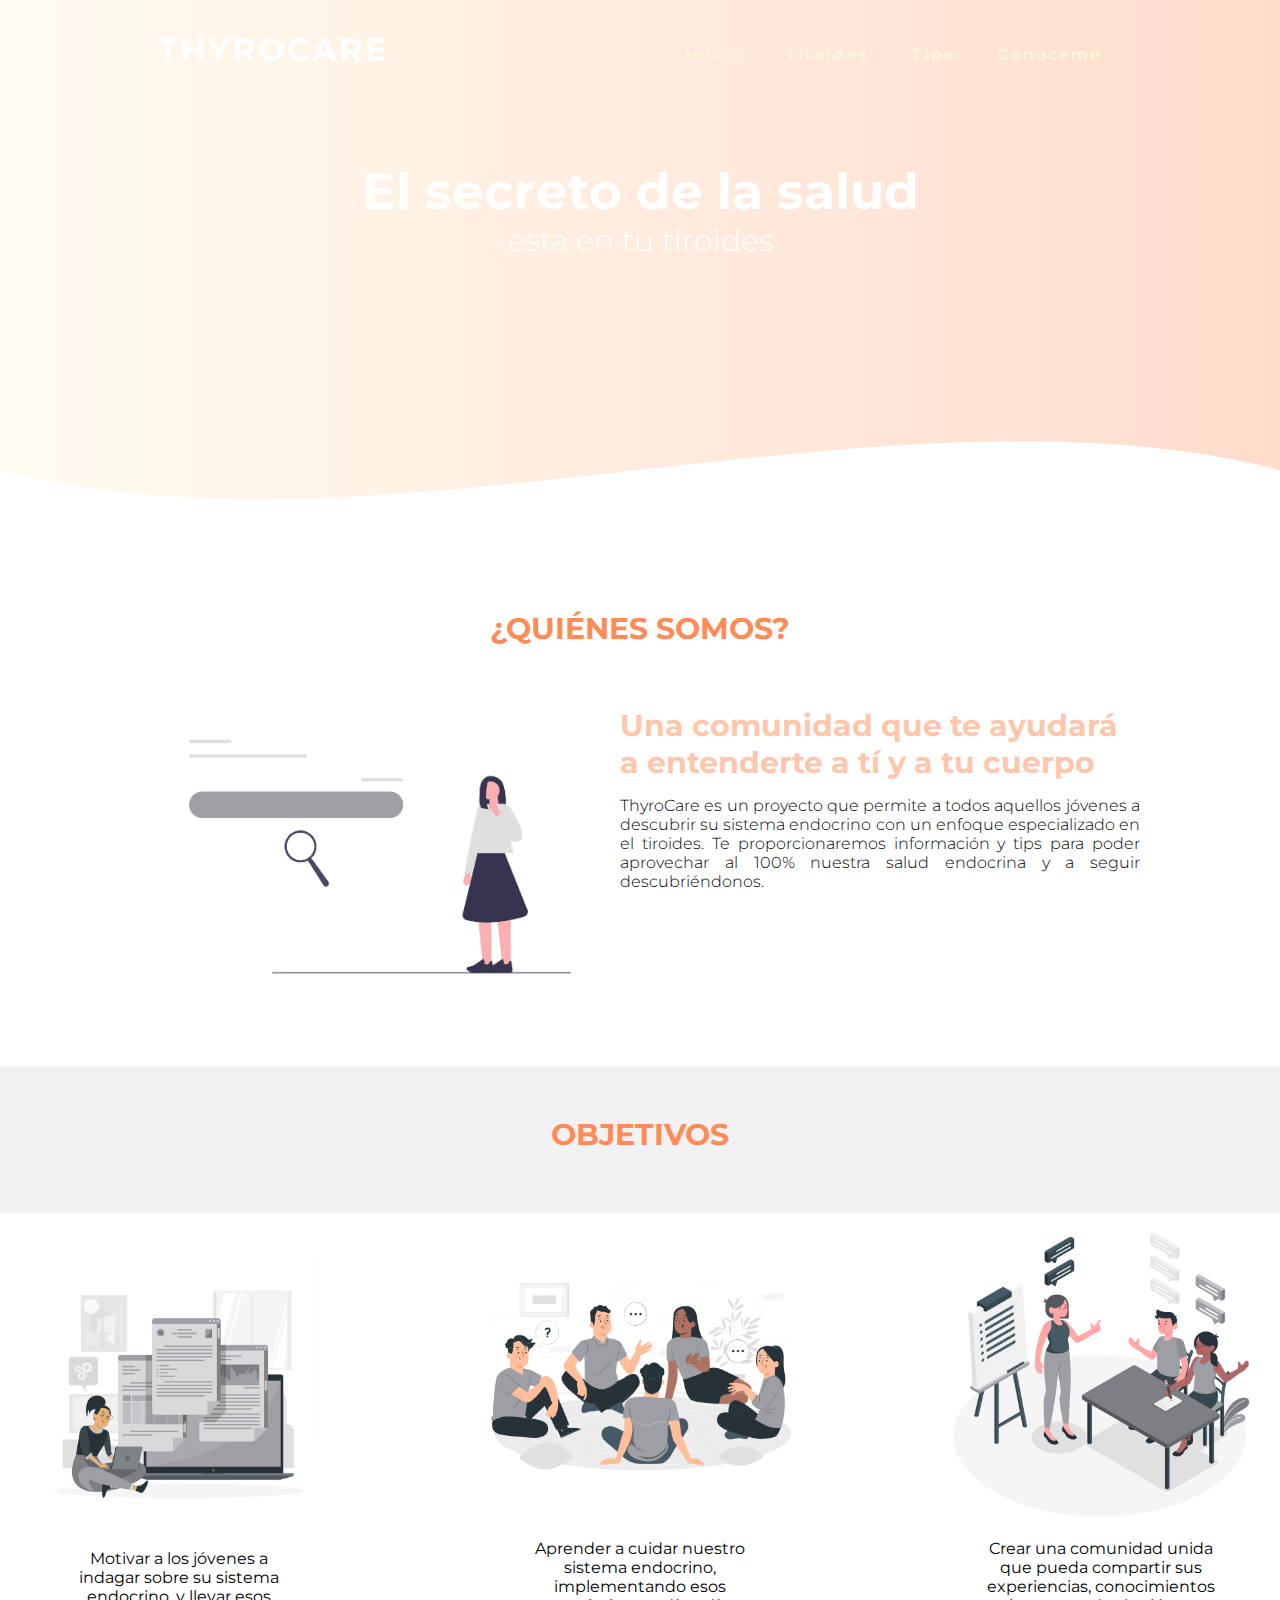
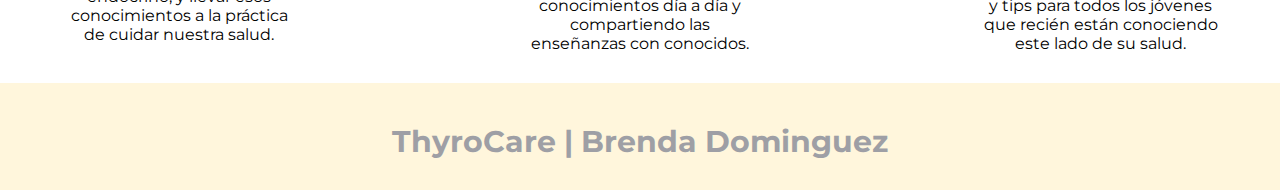
==== index.html @ 5100d17f "Add files via upload" ====
<!DOCTYPE html>
<html lang="es">
<head>
    <meta charset="UTF-8">
    <meta name="viewport" content="width=device-width, initial-scale=1.0">
    <title>ThyroCare</title>
    <link rel="shortcut icon" href="img/thyrocare.jpg" type="image/x-icon">
    <link rel="stylesheet" href="css/estilos.css">
    <link rel="preconnect" href="https://fonts.googleapis.com">
    <link rel="preconnect" href="https://fonts.gstatic.com" crossorigin>
    <link href="https://fonts.googleapis.com/css2?family=Montserrat:wght@300;400&display=swap" rel="stylesheet">
</head>
<body>
    <header>
        <a href="#" class="logo">THYROCARE</a>
        <nav class="navegación">
            <ul class="nav">
                <li><a href="index.html">Inicio</a></li>
                <li><a href="#">Tiroides</a>
                    <ul class="submenu1">
                        <li><a href="introducción.html">Introducción</a></li>
                        <li><a href="síntomas.html">Síntomas</a></li>
                        <li><a href="tratamiento.html">Tratamiento</a></li>
                    </ul>
                </li>
                <li><a href="#">Tips</a>
                    <ul class="submenu2">
                        <li><a href="alimentación.html">Alimentación</a></li>
                        <li><a href="actividad-física.html">Actividad física</a></li>
                    </ul>
                </li>
                <li><a href="conóceme.html">Conóceme</a></li>
            </ul>
        </nav>
    </header>
    <section class="zona1">
        <section class="textos-slogan">
            <h1>El secreto de la salud</h1>
            <h2>está en tu tiroides</h2>
        </section>
        <div clas="wave" style="height: 150px; overflow: hidden;" ><svg viewBox="0 0 500 150" preserveAspectRatio="none" style="height: 100%; width: 100%;"><path d="M0.00,49.98 C149.99,150.00 349.20,-49.98 500.00,49.98 L500.00,150.00 L0.00,150.00 Z" style="stroke: none; fill: #fff;"></path></svg></div>
    </section>
    <main>
        <section class="contenedor sobre-nosotros">
            <h1 class="título">¿QUIÉNES SOMOS?</h1>
            <div class="contenido-sobre-nosotros">
                <img src="img/ilustración sobre nosotros.png" alt="" class="imagen-sobre-nostros">
                <div class="contenido-texto-sobre-nosotros">
                    <h2 class="slogan">Una comunidad que te ayudará a entenderte a tí y a tu cuerpo</h2>
                    <p>ThyroCare es un proyecto que permite a todos aquellos jóvenes a descubrir su sistema endocrino con un enfoque especializado en el tiroides. Te proporcionaremos información y tips para poder aprovechar al 100% nuestra salud endocrina y a seguir descubriéndonos.</p>
                </div>
            </div>
        </section>
        <section class="objetivos">
            <div class="contenedor-objetivos">
                <h2 class="título">OBJETIVOS</h2>
                <div class="galería-objetivos">
                    <div class="imagenes-objetivos">
                        <img src="img/objetivo 1.png" alt="">
                        <p>Motivar a los jóvenes a indagar sobre su sistema endocrino, y llevar esos conocimientos a la práctica de cuidar nuestra salud.</p>
                    </div>
                    <div class="imagenes-objetivos">
                        <img src="img/objetivo 2.png" alt="">
                        <p>Aprender a cuidar nuestro sistema endocrino, implementando esos conocimientos día a día y compartiendo las enseñanzas con conocidos.</p>
                    </div>
                    <div class="imagenes-objetivos">
                        <img src="img/objetivo 3.png" alt="">
                        <p>Crear una comunidad unida que pueda compartir sus experiencias, conocimientos y tips para todos los jóvenes que recién están conociendo este lado de su salud.</p>
                    </div>
                </div>
            </div>
        </section>
    </main>
    <footer>
        <div class="contenedor-footer">
            <h2 class="título-footer">ThyroCare | Brenda Dominguez</h2>
        </div>
    </footer>
</body>
</html>
<script type="text/javascript">
    window.addEventListener("scroll", function(){
    var header = document.querySelector("header");
    header.classList.toggle("abajo",window.scrollY>0);
    })
</script>
---- css/estilos.css ----
*{
    margin: 0;
    padding: 0;
    box-sizing: border-box;
}

body{
    font-family: 'Montserrat', sans-serif;
}

.contenedor{
    padding: 60px 0;
    width: 90%;
    max-width: 1000px;
    margin: auto;
    overflow: hidden;
}

.título{
    color: #ff8c57;
    font-size: 30px;
    text-align: center;
    margin-bottom: 60px;
}

/*header*/

header{
    position: fixed;
    top: 0;
    left: 0;
    display: flex;
    justify-content: space-around;
    transition: 0.7s;
    padding: 30px 20px;
    width: 100%;
    z-index: 10;
}

header .logo{
    position: relative;
    color: #fff;
    font-weight: bold;
    font-size: 2em;
    letter-spacing: 2px;
    transition: 1.5s;
    text-decoration: none;
}

header ul li a{
    position: relative;
    font-family: 'Montserrat', sans-serif;
    margin: o 15px;
    text-decoration: none;
    color: #fff;
    letter-spacing: 2px;
    font-weight: 600;
    transition: 0.7s;
}

header.abajo{
    background-color: #FFF6DC;
    padding: 15px 20px;
}

header.abajo .logo,
header.abajo ul li a{
    color: #9E9FA5;
}

/*navegación*/

nav{
    display: flex;
    justify-content: center;
    align-items: center;
    
}

.navegación ul{
    list-style: none;
}

.nav > li{
    /*position: relative;*/
    display: inline-block;
}

.nav > li > a{
    display: block;
    padding: 15px 20px;
    text-decoration: none;
    color: #FFF6DC;
    font-family: 'Montserrat', sans-serif;
}

.nav li a:hover{
    color: #fffefa;
    transition: all .3s;
    font-family: 'Montserrat', sans-serif;
    text-decoration: none;
}

/*submenu 1*/
.submenu1{
    position: absolute;
    background-color: #FFF6DC;
    width: 12%;
    visibility: hidden;
    opacity: 0;
    transition: 1.5s;
}

.submenu1 li a{
    display: block;
    padding: 15px;
    color:#9E9FA5;
    font-family: 'Montserrat', sans-serif;
    text-decoration: none;
}

.nav li:hover .submenu1{
    visibility: visible;
    opacity: 1;
}

/*submenu 2*/
.submenu2{
    position: absolute;
    background-color: #FFF6DC;
    width: 12%;
    visibility: hidden;
    opacity: 0;
    transition: 1.5s;
}

.submenu2 li a{
    display: block;
    padding: 15px;
    color:#9E9FA5;
    font-family: 'Montserrat', sans-serif;
    text-decoration: none;
}

.nav li:hover .submenu2{
    visibility: visible;
    opacity: 1;
}

/*wave*/

.zona1{
    position: relative;
    width: 100%;
    height: 100vh;
    height: 550px;
    background: #FFC6AC; 
    /* fallback for old browsers */
    background: -webkit-linear-gradient(to right, hsla(45, 100%, 93%, 0.40), hwb(19 67% 0% / 0.60)), url(../img/imagen\ wave\ 3.jpg); 
    /* Chrome 10-25, Safari 5.1-6 */
    background: linear-gradient(to right, hsla(45, 100%, 93%, 0.40), hwb(19 67% 0% / 0.60)), url(../img/imagen\ wave\ 3.jpg);
    /* W3C, IE 10+/ Edge, Firefox 16+, Chrome 26+, Opera 12+, Safari 7+ */
    background-size: cover;
    background-position: center;
    background-attachment: fixed;
    position: relative;
}

.wave{
    position: absolute;
    bottom: 0;
    width: 100%;
}

/*slogan*/

section .textos-slogan{
    display: flex;
    height: 420px;
    width: 100%;
    align-items: center;
    justify-content: center;
    flex-direction: column;
    text-align: center;
}

.textos-slogan h1{
    font-size: 50px;
    color: #fff;
}

.textos-slogan h2{
    font-size: 30px;
    font-weight: 300;
    color: #fff;
}

/*Sobre nosotros*/

.contenido-sobre-nosotros{
    display: flex;
    justify-content: space-evenly;
}

.imagen-sobre-nostros{
    width: 48%;
}

.sobre-nosotros .contenido-texto-sobre-nosotros{
    width: 60%;
}

.contenido-texto-sobre-nosotros h2{
    margin-bottom: 15px;
    display: inline-block;
    text-align: left;
    font-size: 30px;
    color: #FFC6AC;
}

.contenido-texto-sobre-nosotros p{
    margin-bottom: 15px;
    display: inline-block;
    text-align: justify;
    font-weight: 300;
}

/*objetivos*/

.contenedor-objetivos{
    background-color: #f2f2f2;
    padding-top: 50px;
}

.contenedor-objetivos h2{
    display: flex;
    align-items: center;
    justify-content: center;
}

.galería-objetivos{
    display: flex;
    justify-content: space-between;
    align-items: center;
    background-color: #fff;
    padding-bottom: 30px;
}

.imagenes-objetivos{
    width: 28%;
    text-align: center;
}

.imagenes-objetivos img{
    width: 90%;
}

.imagenes-objetivos p{
    text-align: center;
    font-weight: 400;
    font-size: 12pt;
    vertical-align: text-bottom;
    padding: 0px 60px;
}

/*footer*/

footer{
    background: #FFF6DC;
    padding: 20px 0 0px 0;
    margin: auto;
    overflow: hidden;
}

.contenedor-footer{
    display: flex;
    width: 90%;
    justify-content: space-evenly;
    margin: auto;
    padding-bottom: 30px;
}

.título-footer{
    text-align: center;
    font-size: 30px;
    margin: 20px 0 0 0;
    color: #9E9FA5;
}
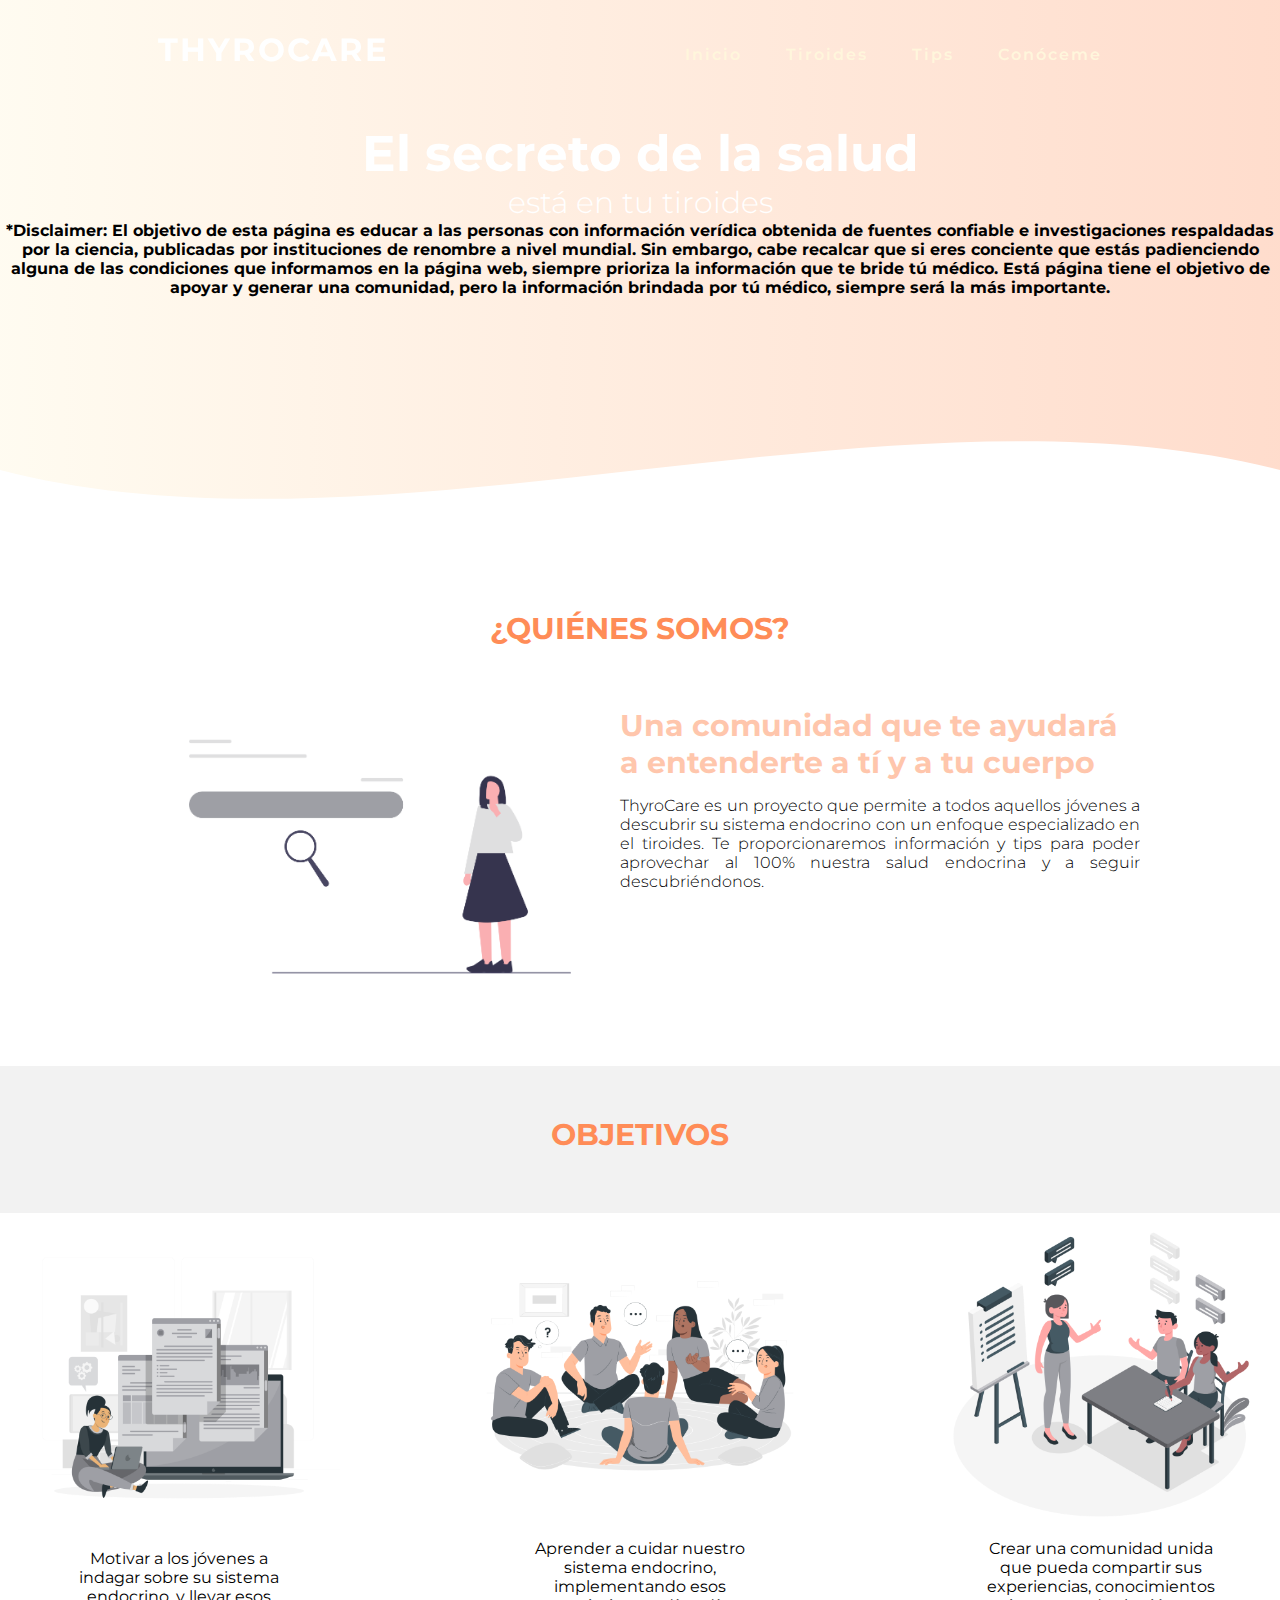
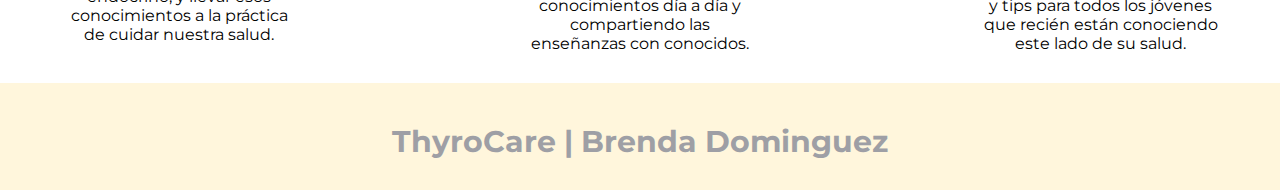
==== commit 715a7ff1: "Update index.html" ====
--- a/index.html
+++ b/index.html
@@ -37,6 +37,7 @@
         <section class="textos-slogan">
             <h1>El secreto de la salud</h1>
             <h2>está en tu tiroides</h2>
+            <h4>*Disclaimer: El objetivo de esta página es educar a las personas con información verídica obtenida de fuentes confiable e investigaciones respaldadas por la ciencia, publicadas por instituciones de renombre a nivel mundial. Sin embargo, cabe recalcar que si eres conciente que estás padienciendo alguna de las condiciones que informamos en la página web, siempre prioriza la información que te bride tú médico. Está página tiene el objetivo de apoyar y generar una comunidad, pero la información brindada por tú médico, siempre será la más importante.</h4>
         </section>
         <div clas="wave" style="height: 150px; overflow: hidden;" ><svg viewBox="0 0 500 150" preserveAspectRatio="none" style="height: 100%; width: 100%;"><path d="M0.00,49.98 C149.99,150.00 349.20,-49.98 500.00,49.98 L500.00,150.00 L0.00,150.00 Z" style="stroke: none; fill: #fff;"></path></svg></div>
     </section>
@@ -83,4 +84,4 @@
     var header = document.querySelector("header");
     header.classList.toggle("abajo",window.scrollY>0);
     })
-</script>+</script>
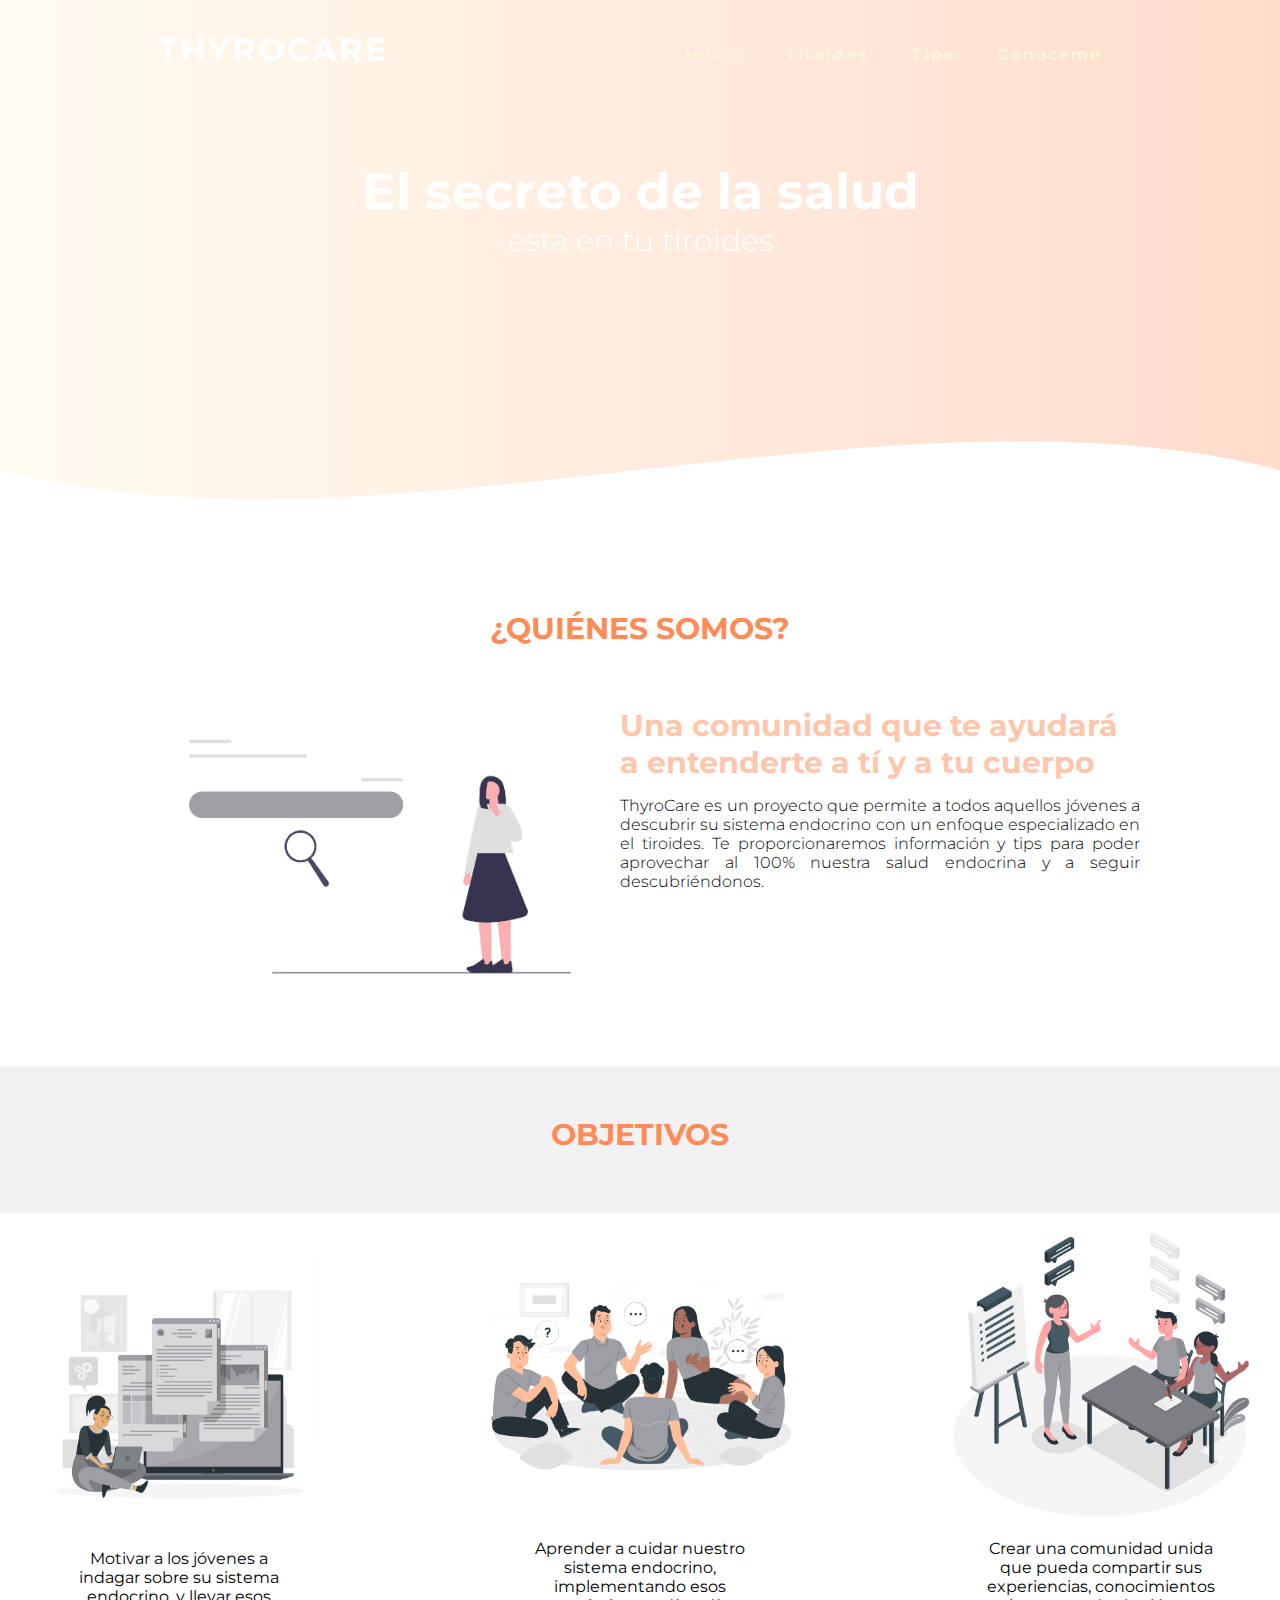
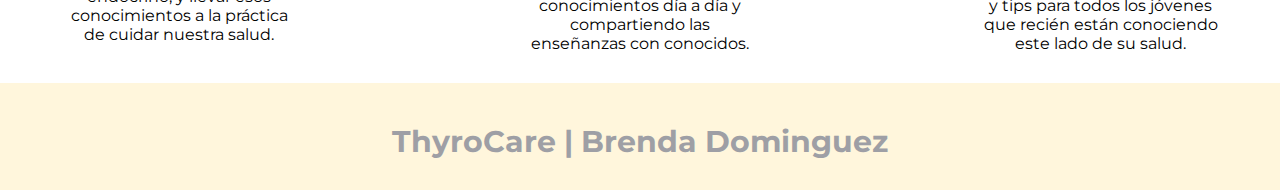
==== commit 21d585c5: "Update index.html" ====
--- a/index.html
+++ b/index.html
@@ -37,7 +37,6 @@
         <section class="textos-slogan">
             <h1>El secreto de la salud</h1>
             <h2>está en tu tiroides</h2>
-            <h4>*Disclaimer: El objetivo de esta página es educar a las personas con información verídica obtenida de fuentes confiable e investigaciones respaldadas por la ciencia, publicadas por instituciones de renombre a nivel mundial. Sin embargo, cabe recalcar que si eres conciente que estás padienciendo alguna de las condiciones que informamos en la página web, siempre prioriza la información que te bride tú médico. Está página tiene el objetivo de apoyar y generar una comunidad, pero la información brindada por tú médico, siempre será la más importante.</h4>
         </section>
         <div clas="wave" style="height: 150px; overflow: hidden;" ><svg viewBox="0 0 500 150" preserveAspectRatio="none" style="height: 100%; width: 100%;"><path d="M0.00,49.98 C149.99,150.00 349.20,-49.98 500.00,49.98 L500.00,150.00 L0.00,150.00 Z" style="stroke: none; fill: #fff;"></path></svg></div>
     </section>
--- a/css/estilos.css
+++ b/css/estilos.css
@@ -285,4 +285,4 @@
     font-size: 30px;
     margin: 20px 0 0 0;
     color: #9E9FA5;
-}+}
